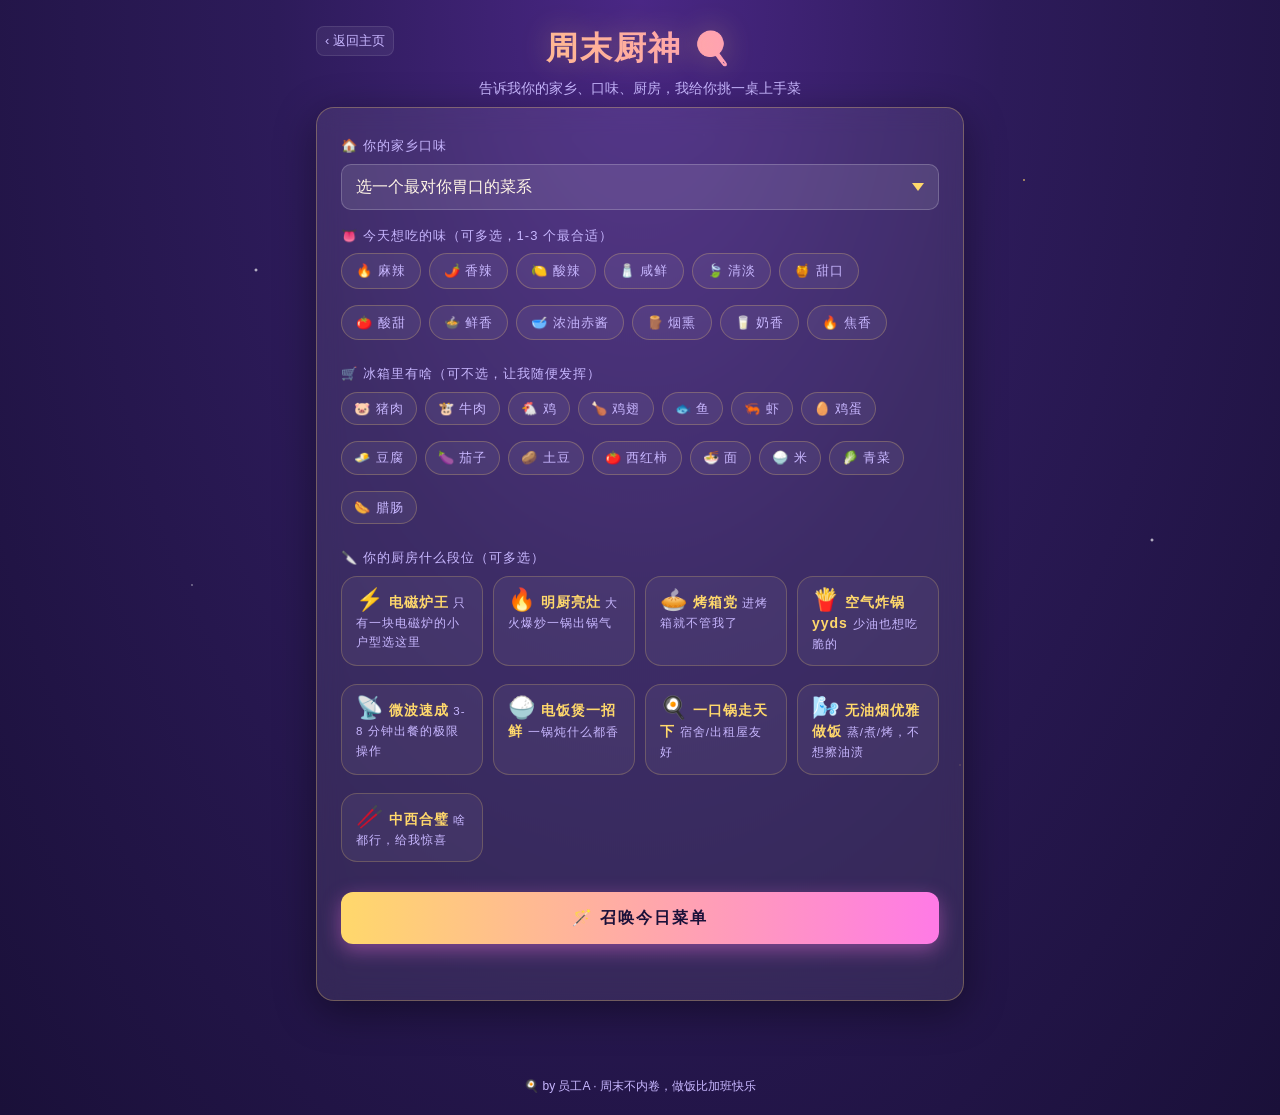
==== chef.html @ 704fce2c "chore(home): 入口卡标题 周末活动占卜屋 → 活动占卜" ====
<!DOCTYPE html>
<html lang="zh-CN">
<head>
<meta charset="UTF-8" />
<meta name="viewport" content="width=device-width, initial-scale=1.0, maximum-scale=1.0, viewport-fit=cover" />
<meta name="apple-mobile-web-app-capable" content="yes" />
<meta name="apple-mobile-web-app-status-bar-style" content="black-translucent" />
<meta name="theme-color" content="#1a1039" />
<title>周末厨神 🍳 · 周末好玩屋</title>
<link rel="stylesheet" href="./style.css" />
</head>
<body>
  <div class="stars"></div>

  <main class="app">
    <header class="hero">
      <h1 class="title">周末厨神 🍳</h1>
      <p class="subtitle">告诉我你的家乡、口味、厨房，我给你挑一桌上手菜</p>
      <a href="./index.html" class="back-link" aria-label="返回主页">‹ 返回主页</a>
    </header>

    <!-- 输入卡 -->
    <section class="card input-card" id="chefInputCard">
      <!-- 家乡 -->
      <div class="field">
        <label for="chefRegion">🏠 你的家乡口味</label>
        <select id="chefRegion">
          <option value="">选一个最对你胃口的菜系</option>
        </select>
      </div>

      <!-- 口味 -->
      <div class="field">
        <label>👅 今天想吃的味（可多选，1-3 个最合适）</label>
        <div class="chef-chip-row" id="chefFlavorRow"></div>
      </div>

      <!-- 食材 -->
      <div class="field">
        <label>🛒 冰箱里有啥（可不选，让我随便发挥）</label>
        <div class="chef-chip-row" id="chefIngredientRow"></div>
      </div>

      <!-- 餐厨条件 -->
      <div class="field">
        <label>🔪 你的厨房什么段位（可多选）</label>
        <div class="chef-kitchen-row" id="chefKitchenRow"></div>
      </div>

      <button id="chefSummonBtn" class="summon-btn">
        <span>🪄 召唤今日菜单</span>
      </button>
      <p id="chefErrorTip" class="error-tip"></p>
    </section>

    <!-- 结果 -->
    <section class="chef-result hidden" id="chefResult">
      <div class="chef-result-header">
        <h2>为你挑了 <span id="chefResultCount">3</span> 道好菜 🍽️</h2>
        <p class="chef-result-sub" id="chefResultSub"></p>
      </div>
      <div class="chef-recipe-list" id="chefRecipeList"></div>
      <div class="actions">
        <button id="chefAgainBtn" class="secondary-btn">换一桌 🔄</button>
        <button id="chefResetBtn" class="ghost-btn">重新填</button>
      </div>
    </section>
  </main>

  <footer class="footer">
    <span>🍳 by 员工A · 周末不内卷，做饭比加班快乐</span>
  </footer>

  <script src="./chef-recipes.js"></script>
  <script src="./chef-recipes-extra.js"></script>
  <script src="./chef-recipes-extra2.js"></script>
  <script src="./chef.js"></script>
</body>
</html>
---- style.css ----
/* ============ 基础 ============ */
* { box-sizing: border-box; margin: 0; padding: 0; -webkit-tap-highlight-color: transparent; }

:root {
  --bg-1: #1a1039;
  --bg-2: #2d1b5a;
  --bg-3: #4a2785;
  --accent: #ffd86b;
  --accent-2: #ff7ae6;
  --text: #fff5e6;
  --text-dim: #c8b7ff;
  --card-bg: rgba(255, 255, 255, 0.08);
  --card-border: rgba(255, 216, 107, 0.3);
  --shadow: 0 10px 40px rgba(0, 0, 0, 0.4);
  --safe-top: env(safe-area-inset-top, 0px);
  --safe-bottom: env(safe-area-inset-bottom, 0px);
}

html, body {
  -webkit-text-size-adjust: 100%;
  touch-action: manipulation;
}

body {
  font-family: -apple-system, BlinkMacSystemFont, "PingFang SC", "Microsoft YaHei", sans-serif;
  min-height: 100vh;
  min-height: 100dvh;
  background: radial-gradient(ellipse at top, var(--bg-3) 0%, var(--bg-2) 40%, var(--bg-1) 100%);
  color: var(--text);
  overflow-x: hidden;
  position: relative;
  font-size: 15px;
  line-height: 1.5;
}

/* 禁止双击缩放但保留按钮响应 */
button, input, select, label { touch-action: manipulation; }

/* ============ 背景星空 ============ */
.stars {
  position: fixed;
  inset: 0;
  background-image:
    radial-gradient(2px 2px at 20% 30%, #fff, transparent),
    radial-gradient(1px 1px at 60% 70%, #fff, transparent),
    radial-gradient(1.5px 1.5px at 80% 20%, #ffd86b, transparent),
    radial-gradient(1px 1px at 40% 90%, #ff7ae6, transparent),
    radial-gradient(2px 2px at 90% 60%, #fff, transparent),
    radial-gradient(1px 1px at 15% 65%, #fff, transparent),
    radial-gradient(1.5px 1.5px at 55% 15%, #fff, transparent),
    radial-gradient(1px 1px at 75% 85%, #ffd86b, transparent);
  background-size: 100% 100%;
  pointer-events: none;
  z-index: 0;
  animation: twinkle 4s ease-in-out infinite;
}
@keyframes twinkle {
  0%, 100% { opacity: 0.7; }
  50% { opacity: 1; }
}

/* ============ 布局 ============ */
.app {
  position: relative;
  z-index: 1;
  max-width: 680px;
  margin: 0 auto;
  padding: calc(24px + var(--safe-top)) 16px calc(40px + var(--safe-bottom));
}

.hero {
  text-align: center;
  margin-bottom: 8px;
  position: relative;
}

/* 音效开关：浮在 hero 右上角，小巧不抢视觉 */
.sound-toggle {
  position: absolute;
  top: 0;
  right: 4px;
  width: 36px;
  height: 36px;
  border-radius: 50%;
  border: 1px solid rgba(139, 92, 246, 0.35);
  background: rgba(26, 22, 46, 0.6);
  backdrop-filter: blur(6px);
  -webkit-backdrop-filter: blur(6px);
  color: #fff;
  font-size: 16px;
  line-height: 1;
  cursor: pointer;
  transition: transform 0.15s ease, background 0.2s ease, border-color 0.2s ease;
  display: inline-flex;
  align-items: center;
  justify-content: center;
  padding: 0;
}
.sound-toggle:hover {
  background: rgba(139, 92, 246, 0.25);
  border-color: rgba(139, 92, 246, 0.7);
  transform: scale(1.08);
}
.sound-toggle.muted {
  opacity: 0.55;
  filter: grayscale(0.6);
}

.title {
  font-size: clamp(22px, 7vw, 32px);
  font-weight: 900;
  letter-spacing: 2px;
  background: linear-gradient(90deg, var(--accent), var(--accent-2));
  -webkit-background-clip: text;
  background-clip: text;
  color: transparent;
  text-shadow: 0 0 30px rgba(255, 216, 107, 0.3);
}

.subtitle {
  color: var(--text-dim);
  font-size: clamp(12px, 3.3vw, 14px);
  margin-top: 6px;
  padding: 0 12px;
}

/* ============ 像素魔法小人 ============ */
.wizard-stage {
  position: relative;
  height: clamp(160px, 40vw, 220px);
  display: flex;
  justify-content: center;
  align-items: flex-end;
  margin: 16px 0 20px;
}

.wizard {
  position: relative;
  width: 80px;
  height: 180px;
  image-rendering: pixelated;
  transform-origin: bottom center;
  transition: transform 0.3s;
  /* 小屏按 80% 缩，保持像素感 */
  transform: scale(var(--wizard-scale, 1));
}

.wizard.idle { animation: float 3s ease-in-out infinite; }
.wizard.casting { animation: cast-shake 0.4s ease-in-out infinite; }

@keyframes float {
  0%, 100% { transform: translateY(0) scale(var(--wizard-scale, 1)); }
  50% { transform: translateY(-6px) scale(var(--wizard-scale, 1)); }
}
@keyframes cast-shake {
  0%, 100% { transform: translateY(-4px) rotate(-2deg) scale(var(--wizard-scale, 1)); }
  50% { transform: translateY(-8px) rotate(2deg) scale(var(--wizard-scale, 1)); }
}

/* 帽子 */
.hat {
  position: absolute;
  top: 0;
  left: 50%;
  transform: translateX(-50%);
  width: 0;
  height: 0;
  border-left: 26px solid transparent;
  border-right: 26px solid transparent;
  border-bottom: 44px solid #4a2785;
  filter: drop-shadow(0 2px 0 #2d1b5a);
}
.hat::before {
  content: '';
  position: absolute;
  left: -32px;
  top: 40px;
  width: 64px;
  height: 8px;
  background: #3d1f6d;
  border-radius: 2px;
}
.hat-star {
  position: absolute;
  left: 50%;
  top: 18px;
  transform: translateX(-50%);
  color: var(--accent);
  font-size: 14px;
  animation: star-spin 2s linear infinite;
  text-shadow: 0 0 8px var(--accent);
}
@keyframes star-spin {
  0%, 100% { transform: translateX(-50%) scale(1); opacity: 1; }
  50% { transform: translateX(-50%) scale(1.3); opacity: 0.7; }
}

/* 头 */
.head {
  position: absolute;
  top: 48px;
  left: 50%;
  transform: translateX(-50%);
  width: 40px;
  height: 36px;
  background: #ffd1a3;
  border-radius: 6px;
  box-shadow: inset -3px -3px 0 #e6a877;
}
.eye {
  position: absolute;
  top: 12px;
  width: 5px;
  height: 5px;
  background: #1a1039;
  border-radius: 1px;
}
.eye.left { left: 9px; }
.eye.right { right: 9px; }
.mouth {
  position: absolute;
  bottom: 8px;
  left: 50%;
  transform: translateX(-50%);
  width: 10px;
  height: 3px;
  background: #8b3a3a;
  border-radius: 2px;
}

/* 身体 */
.body-wrap {
  position: absolute;
  top: 88px;
  left: 50%;
  transform: translateX(-50%);
  width: 56px;
  height: 60px;
}
.body {
  position: absolute;
  left: 50%;
  transform: translateX(-50%);
  top: 0;
  width: 44px;
  height: 56px;
  background: linear-gradient(180deg, #6b3eb8 0%, #4a2785 100%);
  border-radius: 4px 4px 8px 8px;
  box-shadow: inset -4px 0 0 rgba(0,0,0,0.15);
}
.body::after {
  content: '★';
  position: absolute;
  top: 18px;
  left: 50%;
  transform: translateX(-50%);
  color: var(--accent);
  font-size: 12px;
}
.arm {
  position: absolute;
  top: 8px;
  width: 10px;
  height: 30px;
  background: #6b3eb8;
  border-radius: 2px;
}
.arm.left { left: -2px; }
.arm.right {
  right: -2px;
  transform-origin: top center;
  transform: rotate(-20deg);
  transition: transform 0.3s;
}
.wizard.casting .arm.right {
  animation: wand-wave 0.6s ease-in-out infinite;
}
@keyframes wand-wave {
  0%, 100% { transform: rotate(-40deg); }
  50% { transform: rotate(-80deg); }
}

/* 魔法棒 */
.wand {
  position: absolute;
  top: 22px;
  left: -4px;
  width: 4px;
  height: 30px;
  background: #8b5a2b;
  transform: rotate(30deg);
  transform-origin: top center;
}
.wand-tip {
  position: absolute;
  top: -6px;
  left: -4px;
  width: 12px;
  height: 12px;
  background: var(--accent);
  border-radius: 50%;
  box-shadow: 0 0 12px var(--accent), 0 0 24px var(--accent);
  animation: tip-glow 1s ease-in-out infinite;
}
@keyframes tip-glow {
  0%, 100% { transform: scale(1); box-shadow: 0 0 12px var(--accent); }
  50% { transform: scale(1.3); box-shadow: 0 0 24px var(--accent), 0 0 40px var(--accent-2); }
}

/* 腿 */
.legs {
  position: absolute;
  bottom: 0;
  left: 50%;
  transform: translateX(-50%);
  width: 32px;
  height: 18px;
  display: flex;
  justify-content: space-between;
}
.leg {
  width: 12px;
  height: 18px;
  background: #2d1b5a;
  border-radius: 2px;
}

/* 粒子 */
.sparkles {
  position: absolute;
  inset: 0;
  pointer-events: none;
}
.sparkle {
  position: absolute;
  width: 6px;
  height: 6px;
  background: var(--accent);
  border-radius: 50%;
  box-shadow: 0 0 10px var(--accent);
  animation: sparkle-rise 1.2s ease-out forwards;
}
@keyframes sparkle-rise {
  0% { transform: translate(0, 0) scale(0); opacity: 1; }
  50% { opacity: 1; }
  100% { transform: translate(var(--dx, 0), var(--dy, -80px)) scale(1.2); opacity: 0; }
}

/* ============ 卡片 ============ */
.card {
  background: var(--card-bg);
  backdrop-filter: blur(12px);
  -webkit-backdrop-filter: blur(12px);
  border: 1px solid var(--card-border);
  border-radius: 18px;
  padding: clamp(20px, 5vw, 28px) clamp(16px, 4.5vw, 24px);
  box-shadow: var(--shadow);
  margin-bottom: 16px;
  animation: slide-up 0.5s ease-out;
}
@keyframes slide-up {
  from { opacity: 0; transform: translateY(20px); }
  to { opacity: 1; transform: translateY(0); }
}

.hidden { display: none !important; }

.field {
  margin-bottom: 16px;
}
.field label {
  display: block;
  font-size: 13px;
  color: var(--text-dim);
  margin-bottom: 8px;
  letter-spacing: 1px;
}

/* 统一触控友好的输入框高度（≥44px） */
.field input, .field select {
  width: 100%;
  min-height: 46px;
  background: rgba(255, 255, 255, 0.1);
  border: 1px solid rgba(255, 255, 255, 0.2);
  border-radius: 10px;
  padding: 10px 14px;
  font-size: 16px; /* iOS 16px 以下会自动放大，强制 16 防止放大 */
  color: var(--text);
  outline: none;
  transition: all 0.2s;
  font-family: inherit;
  appearance: none;
  -webkit-appearance: none;
}
.field input:focus, .field select:focus {
  border-color: var(--accent);
  box-shadow: 0 0 0 3px rgba(255, 216, 107, 0.2);
}

/* select 箭头 */
.field select {
  background-image: url("data:image/svg+xml;utf8,<svg xmlns='http://www.w3.org/2000/svg' width='12' height='8' viewBox='0 0 12 8'><path fill='%23ffd86b' d='M6 8L0 0h12z'/></svg>");
  background-repeat: no-repeat;
  background-position: right 14px center;
  padding-right: 36px;
}
.field select option {
  background: var(--bg-2);
  color: var(--text);
}

.number-row {
  display: grid;
  grid-template-columns: repeat(3, 1fr);
  gap: 8px;
}
.number-row input {
  text-align: center;
  padding-left: 8px;
  padding-right: 8px;
}

/* 性别选择器 */
.gender-row {
  display: grid;
  grid-template-columns: repeat(3, 1fr);
  gap: 8px;
}
.gender-chip {
  position: relative;
  display: flex;
  align-items: center;
  justify-content: center;
  min-height: 46px;
  padding: 10px 6px;
  background: rgba(255, 255, 255, 0.06);
  border: 1px solid rgba(255, 255, 255, 0.15);
  border-radius: 10px;
  cursor: pointer;
  transition: all 0.2s;
  font-size: 13px;
  color: var(--text-dim);
  user-select: none;
  text-align: center;
  line-height: 1.3;
}
.gender-chip input[type="radio"] {
  position: absolute;
  opacity: 0;
  pointer-events: none;
}
.gender-chip:hover {
  background: rgba(255, 255, 255, 0.1);
  color: var(--text);
}
.gender-chip:has(input:checked) {
  background: linear-gradient(135deg, rgba(255, 216, 107, 0.25), rgba(255, 122, 230, 0.25));
  border-color: var(--accent);
  color: var(--accent);
  font-weight: 600;
  box-shadow: 0 0 0 2px rgba(255, 216, 107, 0.2);
}

.summon-btn {
  width: 100%;
  min-height: 52px;
  padding: 14px;
  background: linear-gradient(90deg, var(--accent), var(--accent-2));
  color: #1a1039;
  border: none;
  border-radius: 12px;
  font-size: 16px;
  font-weight: 700;
  letter-spacing: 2px;
  cursor: pointer;
  transition: all 0.2s;
  box-shadow: 0 6px 20px rgba(255, 122, 230, 0.4);
  margin-top: 6px;
  -webkit-appearance: none;
}
.summon-btn:hover {
  transform: translateY(-2px);
  box-shadow: 0 10px 28px rgba(255, 122, 230, 0.6);
}
.summon-btn:active { transform: translateY(0); }
.summon-btn:disabled {
  opacity: 0.6;
  cursor: not-allowed;
  transform: none;
}

.error-tip {
  color: #ff8b8b;
  font-size: 13px;
  margin-top: 10px;
  text-align: center;
  min-height: 18px;
}

/* 输入校验失败：红框 + 轻微抖动，方便用户一眼发现是哪一项要改 */
.field input.invalid,
.number-row input.invalid {
  border-color: #ff6b6b !important;
  box-shadow: 0 0 0 2px rgba(255, 107, 107, 0.25);
  animation: shake-invalid 0.36s cubic-bezier(.36,.07,.19,.97) both;
}
@keyframes shake-invalid {
  10%, 90% { transform: translateX(-1px); }
  20%, 80% { transform: translateX(2px); }
  30%, 50%, 70% { transform: translateX(-3px); }
  40%, 60% { transform: translateX(3px); }
}

/* ============ 结果卡 ============ */
.result-header {
  display: flex;
  align-items: center;
  gap: 10px;
  margin-bottom: 12px;
  flex-wrap: wrap;
}

/* 周末日期徽标 */
.weekend-badge {
  display: inline-flex;
  align-items: center;
  gap: 6px;
  padding: 6px 12px;
  margin-bottom: 10px;
  font-size: 12px;
  font-weight: 600;
  color: #fff5c2;
  background: linear-gradient(135deg, rgba(255, 216, 107, 0.22), rgba(139, 92, 246, 0.28));
  border: 1px solid rgba(255, 216, 107, 0.45);
  border-radius: 999px;
  box-shadow: 0 0 16px rgba(255, 216, 107, 0.18);
  letter-spacing: 0.3px;
  animation: weekendBadgeIn 0.5s ease-out;
}
.weekend-badge .wb-icon {
  font-size: 14px;
  filter: drop-shadow(0 0 4px rgba(255, 216, 107, 0.6));
}
.weekend-badge .wb-text {
  white-space: nowrap;
}
@keyframes weekendBadgeIn {
  from { opacity: 0; transform: translateY(-6px) scale(0.9); }
  to   { opacity: 1; transform: translateY(0) scale(1); }
}
@media (max-width: 380px) {
  .weekend-badge { font-size: 11px; padding: 5px 10px; }
}
.result-tag {
  background: linear-gradient(90deg, var(--accent-2), var(--accent));
  color: #1a1039;
  font-size: 12px;
  font-weight: 700;
  padding: 4px 12px;
  border-radius: 12px;
  flex-shrink: 0;
}
#resultTitle {
  font-size: clamp(18px, 5.5vw, 22px);
  font-weight: 800;
  line-height: 1.3;
}
.result-desc {
  color: var(--text-dim);
  font-size: clamp(13px, 4vw, 15px);
  line-height: 1.7;
  margin-bottom: 18px;
}
.result-meta {
  display: grid;
  grid-template-columns: repeat(2, 1fr);
  gap: 8px;
  margin-bottom: 18px;
}
.meta-item {
  background: rgba(255, 255, 255, 0.06);
  padding: 10px 12px;
  border-radius: 10px;
  display: flex;
  justify-content: space-between;
  align-items: center;
  gap: 6px;
  min-width: 0;
}
.meta-label {
  color: var(--text-dim);
  font-size: 12px;
  flex-shrink: 0;
}
.meta-value {
  color: var(--accent);
  font-size: 13px;
  font-weight: 600;
  text-align: right;
  overflow: hidden;
  text-overflow: ellipsis;
  white-space: nowrap;
}

.reason-box {
  background: rgba(255, 216, 107, 0.08);
  border-left: 3px solid var(--accent);
  padding: 14px 16px;
  border-radius: 8px;
  margin-bottom: 18px;
}
.reason-title {
  font-size: 13px;
  color: var(--accent);
  margin-bottom: 6px;
  font-weight: 600;
}
.reason-quote {
  position: relative;
  margin: 6px 0 10px;
  padding: 10px 14px 10px 22px;
  font-size: 14px;
  line-height: 1.65;
  font-style: italic;
  color: #ffe9a8;
  background: linear-gradient(135deg, rgba(255, 216, 107, 0.12), rgba(255, 122, 230, 0.08));
  border-radius: 8px;
  border: 1px dashed rgba(255, 216, 107, 0.35);
}
.reason-quote::before {
  content: "❝";
  position: absolute;
  left: 4px;
  top: 2px;
  font-size: 22px;
  color: var(--accent);
  font-style: normal;
  line-height: 1;
  opacity: 0.85;
}
.reason-quote .quote-source {
  display: block;
  margin-top: 4px;
  font-size: 11px;
  font-style: normal;
  color: #c8b7ff;
  text-align: right;
  opacity: 0.85;
}
.reason-box p {
  font-size: 14px;
  line-height: 1.7;
  color: var(--text);
}

.actions {
  display: flex;
  gap: 10px;
}
.secondary-btn, .ghost-btn {
  flex: 1;
  min-height: 46px;
  padding: 12px;
  border-radius: 10px;
  font-size: 14px;
  font-weight: 600;
  cursor: pointer;
  transition: all 0.2s;
  font-family: inherit;
  -webkit-appearance: none;
}
.secondary-btn {
  background: rgba(255, 216, 107, 0.15);
  border: 1px solid var(--accent);
  color: var(--accent);
}
.secondary-btn:hover { background: rgba(255, 216, 107, 0.25); }
.ghost-btn {
  background: transparent;
  border: 1px solid rgba(255, 255, 255, 0.2);
  color: var(--text-dim);
}
.ghost-btn:hover { background: rgba(255, 255, 255, 0.06); }

/* ============ 库 ============ */
.library-entry { text-align: center; margin-top: 16px; }
.link-btn {
  background: transparent;
  color: var(--text-dim);
  border: 1px dashed rgba(255, 255, 255, 0.25);
  padding: 10px 20px;
  border-radius: 20px;
  cursor: pointer;
  font-size: 13px;
  transition: all 0.2s;
  font-family: inherit;
  -webkit-appearance: none;
}
.link-btn:hover {
  color: var(--accent);
  border-color: var(--accent);
}

.modal {
  position: fixed;
  inset: 0;
  background: rgba(10, 6, 30, 0.9);
  backdrop-filter: blur(8px);
  -webkit-backdrop-filter: blur(8px);
  z-index: 100;
  display: flex;
  justify-content: center;
  align-items: center;
  padding: 12px;
  padding-top: calc(12px + var(--safe-top));
  padding-bottom: calc(12px + var(--safe-bottom));
  animation: fade-in 0.3s;
}
@keyframes fade-in {
  from { opacity: 0; }
  to { opacity: 1; }
}

.modal-content {
  background: linear-gradient(180deg, var(--bg-2), var(--bg-1));
  border: 1px solid var(--card-border);
  border-radius: 18px;
  width: 100%;
  max-width: 800px;
  max-height: 100%;
  overflow: hidden;
  display: flex;
  flex-direction: column;
}
.modal-header {
  padding: 16px 20px;
  padding-top: max(16px, calc(env(safe-area-inset-top) + 8px));
  display: flex;
  justify-content: space-between;
  align-items: center;
  border-bottom: 1px solid rgba(255, 255, 255, 0.1);
  position: sticky;
  top: 0;
  background: linear-gradient(180deg, var(--bg-2), rgba(30, 18, 70, 0.95));
  z-index: 2;
  backdrop-filter: blur(6px);
  -webkit-backdrop-filter: blur(6px);
}
.modal-header h3 { font-size: 18px; margin: 0; }
.close-btn {
  background: transparent;
  border: none;
  color: var(--text);
  font-size: 28px;
  cursor: pointer;
  line-height: 1;
  width: 40px;
  height: 40px;
  display: flex;
  align-items: center;
  justify-content: center;
  -webkit-appearance: none;
}

.filter-row {
  padding: 12px 16px;
  display: flex;
  flex-wrap: nowrap;
  overflow-x: auto;
  gap: 8px;
  border-bottom: 1px solid rgba(255, 255, 255, 0.08);
  scrollbar-width: none;
  -webkit-overflow-scrolling: touch;
}
.filter-row::-webkit-scrollbar { display: none; }
.filter-chip {
  background: rgba(255, 255, 255, 0.08);
  color: var(--text-dim);
  border: 1px solid rgba(255, 255, 255, 0.1);
  padding: 7px 14px;
  border-radius: 14px;
  font-size: 12px;
  cursor: pointer;
  transition: all 0.2s;
  flex-shrink: 0;
  white-space: nowrap;
}
.filter-chip.active {
  background: var(--accent);
  color: #1a1039;
  border-color: var(--accent);
  font-weight: 600;
}

.library-grid {
  padding: 16px;
  display: grid;
  grid-template-columns: repeat(auto-fill, minmax(min(260px, 100%), 1fr));
  gap: 10px;
  overflow-y: auto;
  flex: 1;
  -webkit-overflow-scrolling: touch;
}
.lib-item {
  background: rgba(255, 255, 255, 0.06);
  border: 1px solid rgba(255, 255, 255, 0.08);
  border-radius: 12px;
  padding: 14px;
  transition: all 0.2s;
}
.lib-item:hover {
  background: rgba(255, 216, 107, 0.08);
  border-color: var(--accent);
  transform: translateY(-2px);
}
.lib-item-tag {
  display: inline-block;
  background: rgba(255, 122, 230, 0.2);
  color: var(--accent-2);
  font-size: 11px;
  padding: 2px 8px;
  border-radius: 8px;
  margin-bottom: 8px;
}
.lib-item-title { font-size: 15px; font-weight: 700; margin-bottom: 6px; }
.lib-item-desc { font-size: 12px; color: var(--text-dim); line-height: 1.5; }

/* ============ 底部 ============ */
.footer {
  text-align: center;
  padding: 20px 16px calc(20px + var(--safe-bottom));
  color: var(--text-dim);
  font-size: 12px;
  position: relative;
  z-index: 1;
}

/* ============ 响应式断点 ============ */
/* 中小屏（手机） */
@media (max-width: 520px) {
  :root { --wizard-scale: 0.85; }
  .wizard-stage { height: 170px; margin: 12px 0 14px; }
  .result-meta { grid-template-columns: 1fr; }
  .number-row input { font-size: 16px; }
  .hero { margin-bottom: 4px; }
  .subtitle { font-size: 12px; }

  /* 手机上活动库弹层铺满屏，并彻底避让刘海 */
  .modal {
    padding: 0;
    align-items: stretch;
  }
  .modal-content {
    max-width: 100%;
    max-height: 100%;
    height: 100%;
    border-radius: 0;
    border: none;
  }
  .modal-header {
    padding: 14px 16px;
    padding-top: max(14px, calc(env(safe-area-inset-top) + 10px));
  }
  .modal-header h3 { font-size: 17px; }
  .library-grid {
    padding-bottom: calc(16px + env(safe-area-inset-bottom));
  }
}

/* 极小屏（iPhone SE 一代级别） */
@media (max-width: 360px) {
  .app { padding-left: 12px; padding-right: 12px; }
  .title { letter-spacing: 1px; }
  .gender-chip { font-size: 12px; padding: 10px 4px; }
  .number-row { gap: 6px; }
}

/* 横屏手机（避免像素小人挤占过多高度） */
@media (max-height: 560px) and (orientation: landscape) {
  :root { --wizard-scale: 0.7; }
  .wizard-stage { height: 130px; margin: 8px 0; }
}

/* ============ 施法中全屏覆盖层 ============ */
.casting-overlay {
  position: fixed;
  inset: 0;
  z-index: 9999;
  display: flex;
  align-items: center;
  justify-content: center;
  background: radial-gradient(
    ellipse at center,
    rgba(50, 20, 90, 0.92) 0%,
    rgba(15, 5, 35, 0.96) 60%,
    rgba(10, 2, 25, 0.98) 100%
  );
  backdrop-filter: blur(8px);
  -webkit-backdrop-filter: blur(8px);
  animation: overlayFadeIn 0.35s ease;
  padding: env(safe-area-inset-top) env(safe-area-inset-right) env(safe-area-inset-bottom) env(safe-area-inset-left);
}
@keyframes overlayFadeIn {
  from { opacity: 0; }
  to { opacity: 1; }
}

.casting-stage {
  position: relative;
  width: min(360px, 90vw);
  height: min(360px, 70vh);
  display: flex;
  align-items: center;
  justify-content: center;
}

/* 覆盖层里的大号小人 */
.casting-wizard {
  position: relative;
  width: 200px;
  height: 240px;
  transform: scale(1.35);
  transform-origin: center;
  animation: castingFloat 1.2s ease-in-out infinite alternate,
             castingZoomIn 0.5s cubic-bezier(0.34, 1.56, 0.64, 1);
}
@keyframes castingFloat {
  from { transform: scale(1.35) translateY(-4px) rotate(-2deg); }
  to   { transform: scale(1.35) translateY(4px)  rotate(2deg); }
}
@keyframes castingZoomIn {
  from { transform: scale(0.3); opacity: 0; }
  to   { transform: scale(1.35); opacity: 1; }
}

/* 小人各部件样式——与 .wizard 同款 */
.casting-wizard .hat {
  position: absolute;
  top: 0;
  left: 50%;
  transform: translateX(-50%);
  width: 80px;
  height: 60px;
  background: linear-gradient(180deg, #8b5cf6 0%, #6d28d9 100%);
  clip-path: polygon(50% 0%, 100% 100%, 0% 100%);
  z-index: 3;
}
.casting-wizard .hat::after {
  content: "";
  position: absolute;
  bottom: -4px;
  left: -6px;
  right: -6px;
  height: 8px;
  background: #ffd86b;
  border-radius: 2px;
  z-index: 4;
}
.casting-wizard .hat-star {
  position: absolute;
  top: 16px;
  left: 50%;
  transform: translateX(-50%);
  color: #ffd86b;
  font-size: 12px;
  z-index: 5;
  text-shadow: 0 0 6px #ffd86b;
}
.casting-wizard .head {
  position: absolute;
  top: 52px;
  left: 50%;
  transform: translateX(-50%);
  width: 60px;
  height: 56px;
  background: #fde9cf;
  border-radius: 16px;
  z-index: 2;
  box-shadow: inset -6px -4px 0 rgba(0, 0, 0, 0.08);
}
.casting-wizard .eye {
  position: absolute;
  top: 18px;
  width: 6px;
  height: 8px;
  background: #1a1039;
  border-radius: 2px;
}
.casting-wizard .eye.left { left: 14px; }
.casting-wizard .eye.right { right: 14px; }
.casting-wizard .mouth {
  position: absolute;
  bottom: 12px;
  left: 50%;
  transform: translateX(-50%);
  width: 14px;
  height: 4px;
  background: #1a1039;
  border-radius: 0 0 8px 8px;
}
.casting-wizard .body-wrap {
  position: absolute;
  top: 100px;
  left: 50%;
  transform: translateX(-50%);
  width: 100px;
  height: 90px;
  z-index: 1;
}
.casting-wizard .body {
  position: absolute;
  top: 0;
  left: 50%;
  transform: translateX(-50%);
  width: 80px;
  height: 90px;
  background: linear-gradient(180deg, #8b5cf6 0%, #6d28d9 100%);
  clip-path: polygon(20% 0%, 80% 0%, 100% 100%, 0% 100%);
}
.casting-wizard .arm {
  position: absolute;
  top: 20px;
  width: 14px;
  height: 50px;
  background: #6d28d9;
  border-radius: 6px;
}
.casting-wizard .arm.left { left: 2px; transform: rotate(-15deg); }
.casting-wizard .arm.right {
  right: 2px;
  transform-origin: top center;
  animation: castingWandShake 0.4s ease-in-out infinite alternate;
}
@keyframes castingWandShake {
  from { transform: rotate(25deg); }
  to   { transform: rotate(55deg); }
}
.casting-wizard .wand {
  position: absolute;
  top: 42px;
  left: -6px;
  width: 8px;
  height: 44px;
  background: linear-gradient(180deg, #8b5a3c 0%, #6b3e20 100%);
  border-radius: 3px;
  transform: rotate(-20deg);
  transform-origin: top center;
}
.casting-wizard .wand-tip {
  position: absolute;
  top: -10px;
  left: 50%;
  transform: translateX(-50%);
  width: 16px;
  height: 16px;
  background: radial-gradient(circle, #ffd86b 0%, #ff7ae6 70%, transparent 100%);
  border-radius: 50%;
  box-shadow: 0 0 20px #ffd86b, 0 0 40px #ff7ae6;
  animation: wandTipPulse 0.5s ease-in-out infinite alternate;
}
@keyframes wandTipPulse {
  from { transform: translateX(-50%) scale(0.85); opacity: 0.8; }
  to   { transform: translateX(-50%) scale(1.3);  opacity: 1; }
}
.casting-wizard .legs {
  position: absolute;
  top: 186px;
  left: 50%;
  transform: translateX(-50%);
  width: 60px;
  height: 30px;
}
.casting-wizard .leg {
  position: absolute;
  top: 0;
  width: 16px;
  height: 28px;
  background: #4c1d95;
  border-radius: 4px;
}
.casting-wizard .leg.left { left: 4px; }
.casting-wizard .leg.right { right: 4px; }

/* 粒子容器 */
.casting-sparkles {
  position: absolute;
  inset: 0;
  pointer-events: none;
  overflow: visible;
}
.casting-sparkles .sparkle {
  position: absolute;
  width: 8px;
  height: 8px;
  border-radius: 50%;
  box-shadow: 0 0 10px currentColor;
  animation: castingSparkleFly 1.2s ease-out forwards;
}
@keyframes castingSparkleFly {
  0%   { transform: translate(0, 0) scale(0.5); opacity: 1; }
  100% { transform: translate(var(--dx), var(--dy)) scale(0); opacity: 0; }
}

/* 施法文案 */
.casting-text {
  position: absolute;
  bottom: -40px;
  left: 50%;
  transform: translateX(-50%);
  display: flex;
  align-items: center;
  gap: 8px;
  color: #ffd86b;
  font-size: 15px;
  font-weight: 600;
  white-space: nowrap;
  text-shadow: 0 0 12px rgba(255, 216, 107, 0.5);
  letter-spacing: 1px;
}
.casting-text .dot {
  font-size: 18px;
  animation: castingTextSpin 1.6s linear infinite;
}
@keyframes castingTextSpin {
  from { transform: rotate(0deg); }
  to   { transform: rotate(360deg); }
}
.casting-text .dots {
  display: inline-flex;
  gap: 3px;
}
.casting-text .dots i {
  display: inline-block;
  width: 5px;
  height: 5px;
  border-radius: 50%;
  background: #ffd86b;
  animation: castingDotBlink 1.2s ease-in-out infinite;
}
.casting-text .dots i:nth-child(2) { animation-delay: 0.2s; }
.casting-text .dots i:nth-child(3) { animation-delay: 0.4s; }
@keyframes castingDotBlink {
  0%, 80%, 100% { opacity: 0.2; transform: scale(0.8); }
  40%           { opacity: 1;   transform: scale(1.3); }
}

/* 窄屏手机：把小人再缩小一点，不要撑爆屏 */
@media (max-width: 480px) {
  .casting-wizard {
    animation:
      castingFloatMobile 1.2s ease-in-out infinite alternate,
      castingZoomInMobile 0.5s cubic-bezier(0.34, 1.56, 0.64, 1);
    transform: scale(1.05);
  }
  @keyframes castingFloatMobile {
    from { transform: scale(1.05) translateY(-3px) rotate(-2deg); }
    to   { transform: scale(1.05) translateY(3px)  rotate(2deg); }
  }
  @keyframes castingZoomInMobile {
    from { transform: scale(0.3); opacity: 0; }
    to   { transform: scale(1.05); opacity: 1; }
  }
  .casting-text { font-size: 14px; bottom: -32px; }
}

/* ================================================== */
/* =============== 溜娃神器 kids 模块 =============== */
/* ================================================== */

/* 主页「溜娃神器」入口 */
.kids-entry {
  margin-top: 16px;
}
.kids-entry-card {
  display: flex;
  align-items: center;
  gap: 14px;
  padding: 16px 18px;
  background: linear-gradient(135deg, rgba(255, 122, 230, 0.18), rgba(255, 216, 107, 0.12));
  border: 1px solid rgba(255, 216, 107, 0.35);
  border-radius: 18px;
  box-shadow: 0 6px 20px rgba(255, 122, 230, 0.18);
  text-decoration: none;
  color: var(--text);
  transition: transform 0.2s ease, box-shadow 0.2s ease;
}
.kids-entry-card:active {
  transform: scale(0.98);
  box-shadow: 0 3px 12px rgba(255, 122, 230, 0.2);
}
.kids-entry-emoji {
  font-size: 34px;
  filter: drop-shadow(0 2px 6px rgba(255, 216, 107, 0.5));
}
.kids-entry-text {
  flex: 1;
  min-width: 0;
}
.kids-entry-title {
  font-size: 17px;
  font-weight: 700;
  color: var(--accent);
  margin-bottom: 4px;
}
.kids-entry-sub {
  font-size: 12.5px;
  color: var(--text-dim);
  line-height: 1.4;
}
.kids-entry-arrow {
  font-size: 28px;
  color: var(--accent);
  opacity: 0.8;
  font-weight: 300;
}

/* 返回占卜屋 */
.back-link {
  position: absolute;
  top: 2px;
  left: 0;
  color: var(--text-dim);
  font-size: 13px;
  text-decoration: none;
  padding: 4px 8px;
  border-radius: 8px;
  background: rgba(255, 255, 255, 0.06);
  border: 1px solid rgba(255, 255, 255, 0.1);
}
.back-link:active { background: rgba(255, 255, 255, 0.12); }

/* 出行方式 / 年龄标签等 chip */
.trip-row {
  display: grid;
  grid-template-columns: repeat(3, 1fr);
  gap: 8px;
}
.trip-chip {
  position: relative;
  display: flex;
  align-items: center;
  justify-content: center;
  padding: 10px 6px;
  background: rgba(255, 255, 255, 0.06);
  border: 1px solid rgba(255, 255, 255, 0.15);
  border-radius: 12px;
  font-size: 13px;
  cursor: pointer;
  transition: all 0.2s ease;
  text-align: center;
  line-height: 1.3;
}
.trip-chip input { position: absolute; opacity: 0; pointer-events: none; }
.trip-chip:has(input:checked) {
  background: linear-gradient(135deg, rgba(255, 216, 107, 0.25), rgba(255, 122, 230, 0.2));
  border-color: var(--accent);
  color: var(--accent);
  font-weight: 600;
}

/* 宝宝数量 stepper */
.kids-count-row {
  display: grid;
  grid-template-columns: 1fr 1fr;
  gap: 10px;
}
.count-box {
  display: flex;
  flex-direction: column;
  align-items: center;
  gap: 8px;
  padding: 12px 8px;
  background: rgba(255, 255, 255, 0.06);
  border: 1px solid rgba(255, 255, 255, 0.15);
  border-radius: 14px;
}
.count-label {
  font-size: 13px;
  color: var(--text-dim);
}
.count-stepper {
  display: flex;
  align-items: center;
  gap: 12px;
}
.step-btn {
  width: 32px;
  height: 32px;
  border-radius: 50%;
  border: 1px solid var(--accent);
  background: rgba(255, 216, 107, 0.15);
  color: var(--accent);
  font-size: 18px;
  font-weight: 700;
  cursor: pointer;
  display: flex;
  align-items: center;
  justify-content: center;
  line-height: 1;
  transition: transform 0.12s ease;
}
.step-btn:active { transform: scale(0.9); }
.count-value {
  min-width: 26px;
  text-align: center;
  font-size: 20px;
  font-weight: 700;
  color: var(--accent);
}

/* 年龄输入 + 快捷标签 */
.age-row {
  display: flex;
  align-items: center;
  gap: 10px;
}
.age-row input {
  flex: 1;
}
.age-unit {
  color: var(--text-dim);
  font-size: 14px;
}
.age-tags {
  display: flex;
  flex-wrap: wrap;
  gap: 6px;
  margin-top: 10px;
}
.age-tag {
  padding: 6px 10px;
  background: rgba(255, 255, 255, 0.06);
  border: 1px solid rgba(255, 255, 255, 0.15);
  border-radius: 20px;
  font-size: 12px;
  color: var(--text-dim);
  cursor: pointer;
  transition: all 0.15s ease;
}
.age-tag.active {
  background: rgba(255, 216, 107, 0.2);
  border-color: var(--accent);
  color: var(--accent);
  font-weight: 600;
}

/* 推荐结果区 */
.kids-result {
  margin-top: 8px;
  animation: kidsFadeIn 0.4s ease;
}
@keyframes kidsFadeIn {
  from { opacity: 0; transform: translateY(10px); }
  to   { opacity: 1; transform: translateY(0); }
}
.kids-result-header {
  text-align: center;
  margin: 8px 4px 16px;
}
.kids-result-header h2 {
  font-size: 20px;
  color: var(--accent);
  margin-bottom: 6px;
}
.kids-result-sub {
  font-size: 13px;
  color: var(--text-dim);
}

.kids-spot-list {
  display: flex;
  flex-direction: column;
  gap: 14px;
}

.kids-spot-card {
  padding: 16px;
  animation: kidsCardIn 0.45s ease both;
}
@keyframes kidsCardIn {
  from { opacity: 0; transform: translateY(12px); }
  to   { opacity: 1; transform: translateY(0); }
}
.kids-spot-head {
  display: flex;
  align-items: center;
  gap: 10px;
  margin-bottom: 8px;
}
.kids-spot-type {
  font-size: 11px;
  padding: 3px 8px;
  background: linear-gradient(135deg, var(--accent), var(--accent-2));
  color: #1a1039;
  border-radius: 6px;
  font-weight: 700;
  flex-shrink: 0;
}
.kids-spot-name {
  font-size: 16px;
  color: var(--text);
  font-weight: 700;
  line-height: 1.3;
  flex: 1;
  min-width: 0;
}
.kids-spot-desc {
  font-size: 13.5px;
  color: var(--text-dim);
  line-height: 1.55;
  margin-bottom: 10px;
}
.kids-spot-meta {
  display: flex;
  flex-wrap: wrap;
  gap: 6px;
  margin-bottom: 10px;
}
.meta-pill {
  font-size: 11.5px;
  padding: 3px 8px;
  background: rgba(255, 255, 255, 0.08);
  border: 1px solid rgba(255, 255, 255, 0.12);
  border-radius: 10px;
  color: var(--text-dim);
}
.kids-spot-tags {
  display: flex;
  flex-wrap: wrap;
  gap: 5px;
  margin-bottom: 10px;
}
.kids-spot-tags .tag {
  font-size: 11.5px;
  color: var(--accent-2);
  padding: 2px 6px;
  background: rgba(255, 122, 230, 0.12);
  border-radius: 6px;
}
.kids-spot-tips {
  font-size: 12.5px;
  color: #fff5e6;
  background: rgba(255, 216, 107, 0.1);
  border-left: 3px solid var(--accent);
  padding: 8px 10px;
  border-radius: 6px;
  margin-bottom: 8px;
  line-height: 1.5;
}
.kids-spot-reason {
  font-size: 11.5px;
  color: var(--text-dim);
  padding-top: 4px;
  border-top: 1px dashed rgba(255, 255, 255, 0.1);
}

/* 小贴士卡片 */
.kids-tips {
  margin-top: 16px;
  padding: 16px;
}
.kids-tips-title {
  font-size: 15px;
  font-weight: 700;
  color: var(--accent);
  margin-bottom: 10px;
}
.kids-tips ul {
  padding-left: 20px;
}
.kids-tips li {
  font-size: 13px;
  color: var(--text);
  line-height: 1.7;
  margin-bottom: 4px;
}

/* 移动端微调 */
@media (max-width: 480px) {
  .kids-entry-card { padding: 14px 14px; }
  .kids-entry-emoji { font-size: 30px; }
  .kids-entry-title { font-size: 15.5px; }
  .kids-entry-sub { font-size: 12px; }
  .trip-chip { font-size: 12px; padding: 9px 4px; }
  .kids-spot-name { font-size: 15px; }
  .kids-spot-desc { font-size: 13px; }
}

/* ============ 主页入口（home.html / index.html 统一入口） ============ */
.home-app {
  min-height: 100vh;
  display: flex;
  flex-direction: column;
  justify-content: center;
  padding-top: 32px;
  padding-bottom: 32px;
}
.home-hero {
  margin-bottom: 28px;
}
.home-logo {
  font-size: 44px;
  line-height: 1;
  margin-bottom: 10px;
  filter: drop-shadow(0 4px 18px rgba(255, 216, 107, 0.45));
  animation: homeLogoFloat 3.2s ease-in-out infinite;
}
@keyframes homeLogoFloat {
  0%, 100% { transform: translateY(0); }
  50%      { transform: translateY(-6px); }
}
.home-entries {
  display: flex;
  flex-direction: column;
  gap: 18px;
  padding: 0 4px;
}
.home-entry-card {
  position: relative;
  display: flex;
  align-items: center;
  gap: 16px;
  padding: 22px 20px;
  border-radius: 22px;
  text-decoration: none;
  color: var(--text);
  border: 1px solid rgba(255, 216, 107, 0.35);
  box-shadow: 0 10px 32px rgba(20, 8, 60, 0.45);
  overflow: hidden;
  transition: transform 0.18s ease, box-shadow 0.18s ease;
}
.home-entry-card::before {
  content: "";
  position: absolute;
  inset: 0;
  background: radial-gradient(circle at 80% 0%, rgba(255,255,255,0.12), transparent 55%);
  pointer-events: none;
}
.home-entry-card.oracle {
  background: linear-gradient(135deg, rgba(139, 92, 246, 0.45), rgba(255, 122, 230, 0.32));
}
.home-entry-card.kids {
  background: linear-gradient(135deg, rgba(255, 122, 230, 0.32), rgba(255, 216, 107, 0.28));
}
.home-entry-card:active {
  transform: scale(0.985);
  box-shadow: 0 5px 18px rgba(20, 8, 60, 0.5);
}
.home-entry-emoji {
  font-size: 46px;
  line-height: 1;
  filter: drop-shadow(0 3px 10px rgba(255, 216, 107, 0.45));
  flex-shrink: 0;
}
.home-entry-text {
  flex: 1;
  min-width: 0;
}
.home-entry-title {
  font-size: 19px;
  font-weight: 700;
  color: var(--accent);
  margin-bottom: 4px;
  letter-spacing: 0.5px;
}
.home-entry-sub {
  font-size: 13px;
  line-height: 1.5;
  color: var(--text-dim, rgba(255, 245, 230, 0.78));
  margin-bottom: 10px;
}
.home-entry-tags {
  display: flex;
  flex-wrap: wrap;
  gap: 6px;
}
.home-tag {
  font-size: 11.5px;
  padding: 3px 9px;
  border-radius: 999px;
  background: rgba(255, 255, 255, 0.12);
  border: 1px solid rgba(255, 216, 107, 0.3);
  color: var(--text);
  white-space: nowrap;
}
.home-entry-arrow {
  font-size: 30px;
  color: var(--accent);
  opacity: 0.85;
  flex-shrink: 0;
}
.home-footer {
  margin-top: 28px;
  text-align: center;
  font-size: 12px;
  color: var(--text-dim, rgba(255, 245, 230, 0.6));
}

@media (max-width: 480px) {
  .home-app { padding-top: 18px; padding-bottom: 18px; }
  .home-logo { font-size: 36px; }
  .home-entries { gap: 14px; }
  .home-entry-card { padding: 18px 16px; gap: 12px; border-radius: 18px; }
  .home-entry-emoji { font-size: 38px; }
  .home-entry-title { font-size: 17px; }
  .home-entry-sub { font-size: 12.5px; }
  .home-tag { font-size: 11px; padding: 2px 8px; }
  .home-entry-arrow { font-size: 26px; }
}

/* ============ 周末厨神 · 主题 ============ */
.home-entry-card.chef {
  background: linear-gradient(135deg, rgba(255, 153, 51, 0.42), rgba(255, 216, 107, 0.32));
}

/* 多选 chip 行 */
.chef-chip-row {
  display: flex;
  flex-wrap: wrap;
  gap: 8px;
  margin-top: 6px;
}
.chef-chip {
  position: relative;
  display: inline-flex;
  align-items: center;
  padding: 7px 14px;
  border-radius: 999px;
  background: rgba(255, 255, 255, 0.06);
  border: 1px solid rgba(255, 216, 107, 0.25);
  color: var(--text);
  font-size: 13.5px;
  cursor: pointer;
  transition: all 0.15s ease;
  user-select: none;
}
.chef-chip.slim { padding: 6px 12px; font-size: 13px; }
.chef-chip input {
  position: absolute;
  opacity: 0;
  pointer-events: none;
}
.chef-chip:hover {
  border-color: rgba(255, 216, 107, 0.55);
  background: rgba(255, 216, 107, 0.1);
}
.chef-chip:has(input:checked) {
  background: linear-gradient(120deg, rgba(255, 153, 51, 0.5), rgba(255, 122, 230, 0.45));
  border-color: rgba(255, 216, 107, 0.85);
  color: #fff;
  box-shadow: 0 4px 14px rgba(255, 122, 80, 0.35);
  transform: translateY(-1px);
}

/* 厨房条件 —— 大卡片式，俏皮短词 + hint */
.chef-kitchen-row {
  display: grid;
  grid-template-columns: repeat(auto-fill, minmax(140px, 1fr));
  gap: 10px;
  margin-top: 6px;
}
.chef-kitchen-chip {
  position: relative;
  display: flex;
  flex-direction: column;
  align-items: flex-start;
  padding: 12px 14px;
  border-radius: 16px;
  background: rgba(255, 255, 255, 0.05);
  border: 1px solid rgba(255, 216, 107, 0.22);
  cursor: pointer;
  transition: all 0.18s ease;
  user-select: none;
  overflow: hidden;
}
.chef-kitchen-chip input {
  position: absolute;
  opacity: 0;
  pointer-events: none;
}
.chef-kitchen-chip .kitchen-emoji { font-size: 22px; line-height: 1; }
.chef-kitchen-chip .kitchen-label {
  font-size: 14px;
  font-weight: 700;
  margin-top: 6px;
  color: var(--accent);
}
.chef-kitchen-chip .kitchen-hint {
  font-size: 11.5px;
  color: var(--text-dim);
  margin-top: 4px;
  line-height: 1.35;
}
.chef-kitchen-chip:hover {
  border-color: rgba(255, 216, 107, 0.6);
  transform: translateY(-1px);
}
.chef-kitchen-chip:has(input:checked) {
  background: linear-gradient(135deg, rgba(255, 153, 51, 0.42), rgba(255, 122, 230, 0.32));
  border-color: rgba(255, 216, 107, 0.85);
  box-shadow: 0 6px 18px rgba(255, 122, 80, 0.35);
}
.chef-kitchen-chip:has(input:checked) .kitchen-label { color: #fff5e6; }
.chef-kitchen-chip:has(input:checked) .kitchen-hint { color: #fff5e6; opacity: 0.85; }

/* 结果区 */
.chef-result-header {
  text-align: center;
  margin-bottom: 16px;
}
.chef-result-header h2 {
  font-size: 22px;
  font-weight: 800;
  background: linear-gradient(90deg, var(--accent), var(--accent-2));
  -webkit-background-clip: text;
  background-clip: text;
  color: transparent;
}
.chef-result-sub {
  color: var(--text-dim);
  font-size: 13px;
  margin-top: 4px;
}

.chef-recipe-list {
  display: flex;
  flex-direction: column;
  gap: 14px;
}

.chef-recipe-card {
  padding: 18px;
  border-radius: 20px;
  border: 1px solid rgba(255, 216, 107, 0.3);
  background:
    linear-gradient(135deg, rgba(255, 255, 255, 0.06), rgba(255, 255, 255, 0.02));
  animation: cardIn 0.4s ease both;
}
@keyframes cardIn {
  from { opacity: 0; transform: translateY(10px); }
  to   { opacity: 1; transform: translateY(0); }
}

.chef-recipe-head {
  display: flex;
  align-items: flex-start;
  gap: 12px;
  margin-bottom: 10px;
}
.chef-recipe-emoji {
  font-size: 34px;
  line-height: 1;
  flex-shrink: 0;
  filter: drop-shadow(0 3px 10px rgba(255, 153, 51, 0.45));
}
.chef-recipe-title-wrap { flex: 1; min-width: 0; }
.chef-recipe-name {
  font-size: 19px;
  font-weight: 800;
  color: var(--accent);
  letter-spacing: 0.5px;
  margin-bottom: 6px;
}
.chef-recipe-tags {
  display: flex;
  flex-wrap: wrap;
  gap: 6px;
}
.chef-recipe-tags .tag {
  display: inline-block;
  padding: 2px 9px;
  border-radius: 999px;
  font-size: 11.5px;
  background: rgba(255, 255, 255, 0.08);
  color: var(--text-dim);
}
.chef-recipe-tags .tag.region {
  color: var(--accent-2);
  background: rgba(255, 122, 230, 0.15);
}
.chef-recipe-tags .tag.flavor {
  color: #ffd86b;
  background: rgba(255, 216, 107, 0.12);
}

.chef-recipe-desc {
  color: var(--text);
  font-size: 14px;
  line-height: 1.55;
  margin: 4px 0 12px;
  opacity: 0.92;
}

.chef-recipe-meta {
  display: flex;
  flex-wrap: wrap;
  gap: 6px;
  margin-bottom: 12px;
}
.chef-recipe-meta .meta-pill {
  background: rgba(255, 216, 107, 0.1);
  border: 1px solid rgba(255, 216, 107, 0.25);
  color: var(--text);
  font-size: 12px;
  padding: 3px 10px;
  border-radius: 999px;
}

.chef-recipe-steps {
  background: rgba(0, 0, 0, 0.15);
  border-radius: 12px;
  padding: 10px 14px;
  margin-bottom: 10px;
}
.chef-recipe-steps summary {
  cursor: pointer;
  font-size: 13.5px;
  font-weight: 600;
  color: var(--accent);
  list-style: none;
  outline: none;
}
.chef-recipe-steps summary::-webkit-details-marker { display: none; }
.chef-recipe-steps summary::after {
  content: " ▾";
  opacity: 0.7;
}
.chef-recipe-steps[open] summary::after { content: " ▴"; }
.chef-recipe-steps ol {
  list-style: none;
  margin-top: 10px;
  padding-left: 0;
  display: flex;
  flex-direction: column;
  gap: 6px;
}
.chef-recipe-steps li {
  font-size: 13.5px;
  line-height: 1.55;
  color: var(--text);
  padding-left: 28px;
  position: relative;
}
.chef-recipe-steps .step-no {
  position: absolute;
  left: 0;
  top: 1px;
  width: 20px;
  height: 20px;
  border-radius: 50%;
  background: linear-gradient(135deg, var(--accent), var(--accent-2));
  color: #2d1b5a;
  font-size: 11px;
  font-weight: 800;
  display: inline-flex;
  align-items: center;
  justify-content: center;
}
.chef-tips {
  margin-top: 10px;
  font-size: 12.5px;
  color: var(--text-dim);
  padding: 8px 10px;
  border-left: 3px solid var(--accent);
  background: rgba(255, 216, 107, 0.06);
  border-radius: 4px 8px 8px 4px;
}

.chef-recipe-reason {
  font-size: 12.5px;
  color: var(--accent);
  margin-bottom: 10px;
  padding: 6px 10px;
  background: rgba(255, 216, 107, 0.08);
  border-radius: 8px;
}

.chef-search-links {
  display: flex;
  flex-wrap: wrap;
  align-items: center;
  gap: 8px;
  padding-top: 10px;
  border-top: 1px dashed rgba(255, 216, 107, 0.2);
}
.chef-search-links .search-label {
  font-size: 12.5px;
  color: var(--text-dim);
}
.search-link {
  display: inline-flex;
  align-items: center;
  gap: 4px;
  padding: 5px 11px;
  border-radius: 999px;
  font-size: 12.5px;
  text-decoration: none;
  color: var(--text);
  background: rgba(255, 255, 255, 0.06);
  border: 1px solid rgba(255, 216, 107, 0.3);
  transition: all 0.15s ease;
}
.search-link:hover {
  background: rgba(255, 216, 107, 0.16);
  border-color: rgba(255, 216, 107, 0.6);
  transform: translateY(-1px);
}

/* 小屏适配 */
@media (max-width: 480px) {
  .chef-kitchen-row { grid-template-columns: repeat(2, 1fr); }
  .chef-recipe-card { padding: 15px; border-radius: 16px; }
  .chef-recipe-emoji { font-size: 28px; }
  .chef-recipe-name { font-size: 17px; }
  .chef-recipe-desc { font-size: 13.5px; }
}

/* ============ 看个电影 入口卡（首页） ============ */
.home-entry-card.movie {
  background: linear-gradient(135deg, rgba(85, 60, 200, 0.55), rgba(255, 216, 107, 0.28));
}

/* ============ 看个电影 · 表单 chip ============ */
.movie-chip-row {
  display: flex;
  flex-wrap: wrap;
  gap: 8px;
}
.movie-chip {
  position: relative;
  display: inline-flex;
  align-items: center;
  justify-content: center;
  padding: 9px 14px;
  background: rgba(255, 255, 255, 0.06);
  border: 1px solid rgba(255, 255, 255, 0.15);
  border-radius: 999px;
  font-size: 13px;
  color: var(--text-dim);
  cursor: pointer;
  transition: all 0.18s ease;
  user-select: none;
  line-height: 1.2;
}
.movie-chip input { position: absolute; opacity: 0; pointer-events: none; }
.movie-chip:hover {
  background: rgba(255, 255, 255, 0.12);
  color: var(--text);
}
.movie-chip:has(input:checked) {
  background: linear-gradient(135deg, rgba(255, 216, 107, 0.28), rgba(255, 122, 230, 0.22));
  border-color: var(--accent);
  color: var(--accent);
  font-weight: 600;
  box-shadow: 0 0 0 2px rgba(255, 216, 107, 0.18);
}

/* ============ 看个电影 · 结果区 ============ */
.movie-result {
  margin-top: 8px;
  animation: kidsFadeIn 0.4s ease;
}
.movie-result-header {
  text-align: center;
  margin: 8px 4px 16px;
}
.movie-result-header h2 {
  font-size: 22px;
  color: var(--accent);
  margin-bottom: 6px;
  letter-spacing: 1px;
}
.movie-result-sub {
  color: var(--text-dim);
  font-size: 13px;
}

/* 主推荐卡 */
.movie-main-card {
  padding: 18px;
  background: linear-gradient(135deg, rgba(85, 60, 200, 0.35), rgba(255, 122, 230, 0.18));
  border: 1px solid rgba(255, 216, 107, 0.45);
}
.movie-main-info {
  min-width: 0;
}
.movie-title-row {
  display: flex;
  align-items: baseline;
  gap: 8px;
  flex-wrap: wrap;
  margin-bottom: 6px;
}
.movie-title {
  font-size: 20px;
  font-weight: 800;
  color: var(--text);
  line-height: 1.25;
}
.movie-year {
  font-size: 12px;
  color: var(--text-dim);
}
.movie-genres {
  display: flex;
  flex-wrap: wrap;
  gap: 5px;
  margin-bottom: 8px;
}
.movie-genre {
  font-size: 11px;
  padding: 2px 7px;
  background: rgba(255, 255, 255, 0.1);
  border: 1px solid rgba(255, 255, 255, 0.15);
  border-radius: 6px;
  color: var(--text);
}
.movie-stars-row {
  display: flex;
  align-items: center;
  gap: 8px;
  flex-wrap: wrap;
  margin-bottom: 8px;
}
.movie-stars {
  color: var(--accent);
  font-size: 18px;
  letter-spacing: 1.5px;
  text-shadow: 0 0 8px rgba(255, 216, 107, 0.55);
}
.movie-stars-num {
  font-size: 13px;
  color: var(--accent);
  font-weight: 700;
}
.movie-rating-pill {
  font-size: 11.5px;
  padding: 2px 8px;
  background: rgba(255, 122, 230, 0.18);
  border: 1px solid rgba(255, 122, 230, 0.35);
  color: var(--accent-2);
  border-radius: 8px;
}
.movie-meta {
  display: flex;
  flex-wrap: wrap;
  gap: 6px;
  margin-bottom: 8px;
}
.movie-desc {
  font-size: 13.5px;
  color: var(--text);
  line-height: 1.6;
  margin-bottom: 10px;
  background: rgba(0, 0, 0, 0.18);
  padding: 8px 10px;
  border-left: 3px solid var(--accent-2);
  border-radius: 6px;
}
.movie-tags {
  display: flex;
  flex-wrap: wrap;
  gap: 5px;
  margin-bottom: 8px;
}
.movie-tags .tag {
  font-size: 11.5px;
  color: var(--accent-2);
  padding: 2px 7px;
  background: rgba(255, 122, 230, 0.12);
  border-radius: 6px;
}
.movie-reason {
  font-size: 12px;
  color: var(--text-dim);
  padding-top: 6px;
  border-top: 1px dashed rgba(255, 255, 255, 0.12);
  line-height: 1.5;
}

/* 备选 */
.movie-alt-title {
  text-align: center;
  font-size: 13px;
  color: var(--text-dim);
  margin: 18px 0 10px;
  letter-spacing: 1px;
}
.movie-alt-list {
  display: flex;
  flex-direction: column;
  gap: 10px;
}
.movie-alt-card {
  display: block;
  padding: 12px 14px;
  animation: kidsCardIn 0.45s ease both;
}
.movie-alt-info { min-width: 0; }
.movie-alt-title-row {
  display: flex;
  align-items: baseline;
  gap: 6px;
  margin-bottom: 4px;
}
.movie-alt-name {
  font-size: 15px;
  font-weight: 700;
  color: var(--text);
}
.movie-alt-year {
  font-size: 11.5px;
  color: var(--text-dim);
}
.movie-alt-stars {
  font-size: 13px;
  color: var(--accent);
  margin-bottom: 4px;
  letter-spacing: 1px;
}
.movie-alt-stars em {
  font-style: normal;
  color: var(--accent);
  font-weight: 700;
  margin-left: 4px;
  font-size: 12px;
}
.movie-alt-desc {
  font-size: 12.5px;
  color: var(--text-dim);
  line-height: 1.5;
  margin-bottom: 4px;
  display: -webkit-box;
  -webkit-line-clamp: 2;
  -webkit-box-orient: vertical;
  overflow: hidden;
}
.movie-alt-meta {
  font-size: 11.5px;
  color: var(--text-dim);
  display: flex;
  gap: 6px;
}

/* movie 操作按钮区，复用 .actions 样式但顶部留些间距 */
.movie-result .actions {
  margin-top: 18px;
}

/* 小屏 */
@media (max-width: 480px) {
  .movie-title { font-size: 18px; }
  .movie-chip { padding: 8px 12px; font-size: 12.5px; }
}
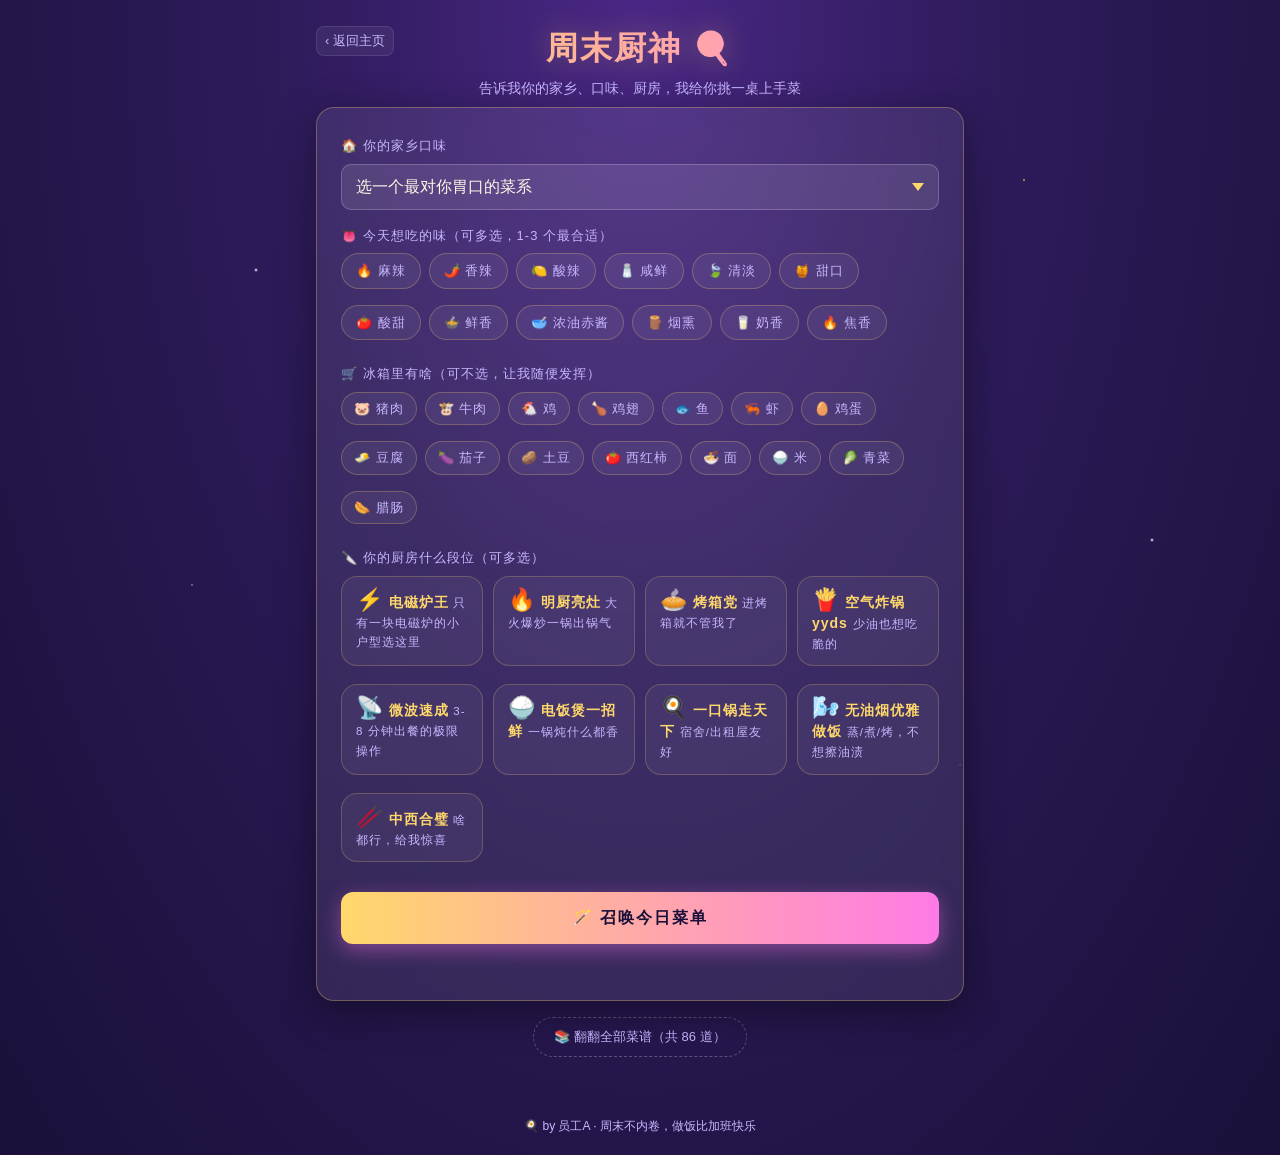
==== commit 14d7f20b: "feat(chef): 厨神底部加全部菜谱库，按菜系筛选 86 道一键查阅" ====
--- a/chef.html
+++ b/chef.html
@@ -65,6 +65,23 @@
         <button id="chefResetBtn" class="ghost-btn">重新填</button>
       </div>
     </section>
+
+    <!-- 菜谱总库入口 -->
+    <section class="library-entry">
+      <button id="openChefLibrary" class="link-btn">📚 翻翻全部菜谱（共 <span id="chefLibCount">0</span> 道）</button>
+    </section>
+
+    <!-- 菜谱总库弹层 -->
+    <div class="modal hidden" id="chefLibraryModal">
+      <div class="modal-content">
+        <div class="modal-header">
+          <h3>菜谱总库 🍽️</h3>
+          <button class="close-btn" id="closeChefLibrary">×</button>
+        </div>
+        <div class="filter-row" id="chefRegionFilters"></div>
+        <div class="library-grid" id="chefLibraryGrid"></div>
+      </div>
+    </div>
   </main>
 
   <footer class="footer">
--- a/style.css
+++ b/style.css
@@ -1537,10 +1537,14 @@
   pointer-events: none;
 }
 .home-entry-card.oracle {
-  background: linear-gradient(135deg, rgba(139, 92, 246, 0.45), rgba(255, 122, 230, 0.32));
+  background: linear-gradient(135deg, rgba(139, 92, 246, 0.65), rgba(255, 122, 230, 0.5));
+  border-color: rgba(255, 216, 107, 0.5);
+  box-shadow: 0 10px 32px rgba(139, 92, 246, 0.35);
 }
 .home-entry-card.kids {
-  background: linear-gradient(135deg, rgba(255, 122, 230, 0.32), rgba(255, 216, 107, 0.28));
+  background: linear-gradient(135deg, rgba(255, 122, 230, 0.55), rgba(255, 216, 107, 0.45));
+  border-color: rgba(255, 216, 107, 0.55);
+  box-shadow: 0 10px 32px rgba(255, 122, 230, 0.32);
 }
 .home-entry-card:active {
   transform: scale(0.985);
@@ -1610,7 +1614,12 @@
 
 /* ============ 周末厨神 · 主题 ============ */
 .home-entry-card.chef {
-  background: linear-gradient(135deg, rgba(255, 153, 51, 0.42), rgba(255, 216, 107, 0.32));
+  background: linear-gradient(135deg, rgba(255, 99, 71, 0.62), rgba(255, 184, 76, 0.55));
+  border-color: rgba(255, 200, 100, 0.6);
+  box-shadow: 0 10px 32px rgba(255, 120, 60, 0.35);
+}
+.home-entry-card.chef .home-entry-title {
+  color: #fff3d6;
 }
 
 /* 多选 chip 行 */
@@ -1917,7 +1926,12 @@
 
 /* ============ 看个电影 入口卡（首页） ============ */
 .home-entry-card.movie {
-  background: linear-gradient(135deg, rgba(85, 60, 200, 0.55), rgba(255, 216, 107, 0.28));
+  background: linear-gradient(135deg, rgba(30, 80, 200, 0.65), rgba(40, 200, 180, 0.5));
+  border-color: rgba(120, 220, 220, 0.55);
+  box-shadow: 0 10px 32px rgba(30, 80, 200, 0.35);
+}
+.home-entry-card.movie .home-entry-title {
+  color: #d6f4ff;
 }
 
 /* ============ 看个电影 · 表单 chip ============ */
@@ -2153,3 +2167,99 @@
   .movie-chip { padding: 8px 12px; font-size: 12.5px; }
 }
 
+
+/* ============ 溜娃方案库弹层卡片专属样式 ============ */
+.kids-lib-item {
+  display: flex;
+  flex-direction: column;
+  gap: 6px;
+}
+.kids-lib-head {
+  display: flex;
+  align-items: center;
+  gap: 8px;
+  margin-bottom: 4px;
+  flex-wrap: wrap;
+}
+.kids-lib-city {
+  font-size: 11px;
+  padding: 2px 7px;
+  background: rgba(255, 255, 255, 0.08);
+  border: 1px solid rgba(255, 255, 255, 0.12);
+  border-radius: 5px;
+  color: var(--text-dim);
+}
+.kids-lib-meta {
+  display: flex;
+  flex-wrap: wrap;
+  gap: 5px;
+  margin-top: 6px;
+}
+.kids-lib-meta .meta-pill {
+  font-size: 10.5px;
+  padding: 2px 7px;
+}
+.kids-lib-tags {
+  display: flex;
+  flex-wrap: wrap;
+  gap: 4px;
+  margin-top: 4px;
+}
+.kids-lib-tag {
+  font-size: 10.5px;
+  color: var(--accent-2);
+  padding: 1px 5px;
+  background: rgba(255, 122, 230, 0.1);
+  border-radius: 4px;
+}
+
+/* 弹层第二行筛选（场景类型）跟首行更紧凑些 */
+#spotsTypeFilters {
+  padding-top: 0;
+  padding-bottom: 8px;
+  border-top: 1px dashed rgba(255, 255, 255, 0.06);
+}
+
+/* ============ 周末厨神 · 菜谱总库（复用 .lib-item 基础上微调） ============ */
+.chef-lib-item {
+  display: block;
+  text-decoration: none;
+  color: inherit;
+  cursor: pointer;
+}
+.chef-lib-item:hover {
+  background: rgba(255, 216, 107, 0.1);
+  border-color: rgba(255, 216, 107, 0.55);
+  transform: translateY(-2px);
+}
+.chef-lib-head {
+  display: flex;
+  align-items: flex-start;
+  gap: 10px;
+  margin-bottom: 8px;
+}
+.chef-lib-emoji {
+  font-size: 28px;
+  line-height: 1;
+  flex-shrink: 0;
+  filter: drop-shadow(0 2px 6px rgba(255, 153, 51, 0.4));
+}
+.chef-lib-title-wrap { flex: 1; min-width: 0; }
+.chef-lib-tags {
+  display: flex;
+  flex-wrap: wrap;
+  gap: 4px;
+  margin-top: 2px;
+}
+.chef-lib-tags .lib-item-tag {
+  margin-bottom: 0;
+  background: rgba(255, 153, 51, 0.18);
+  color: #ffd86b;
+}
+.chef-lib-meta {
+  margin-top: 8px;
+  padding-top: 8px;
+  border-top: 1px dashed rgba(255, 216, 107, 0.18);
+  font-size: 11.5px;
+  color: var(--text-dim);
+}
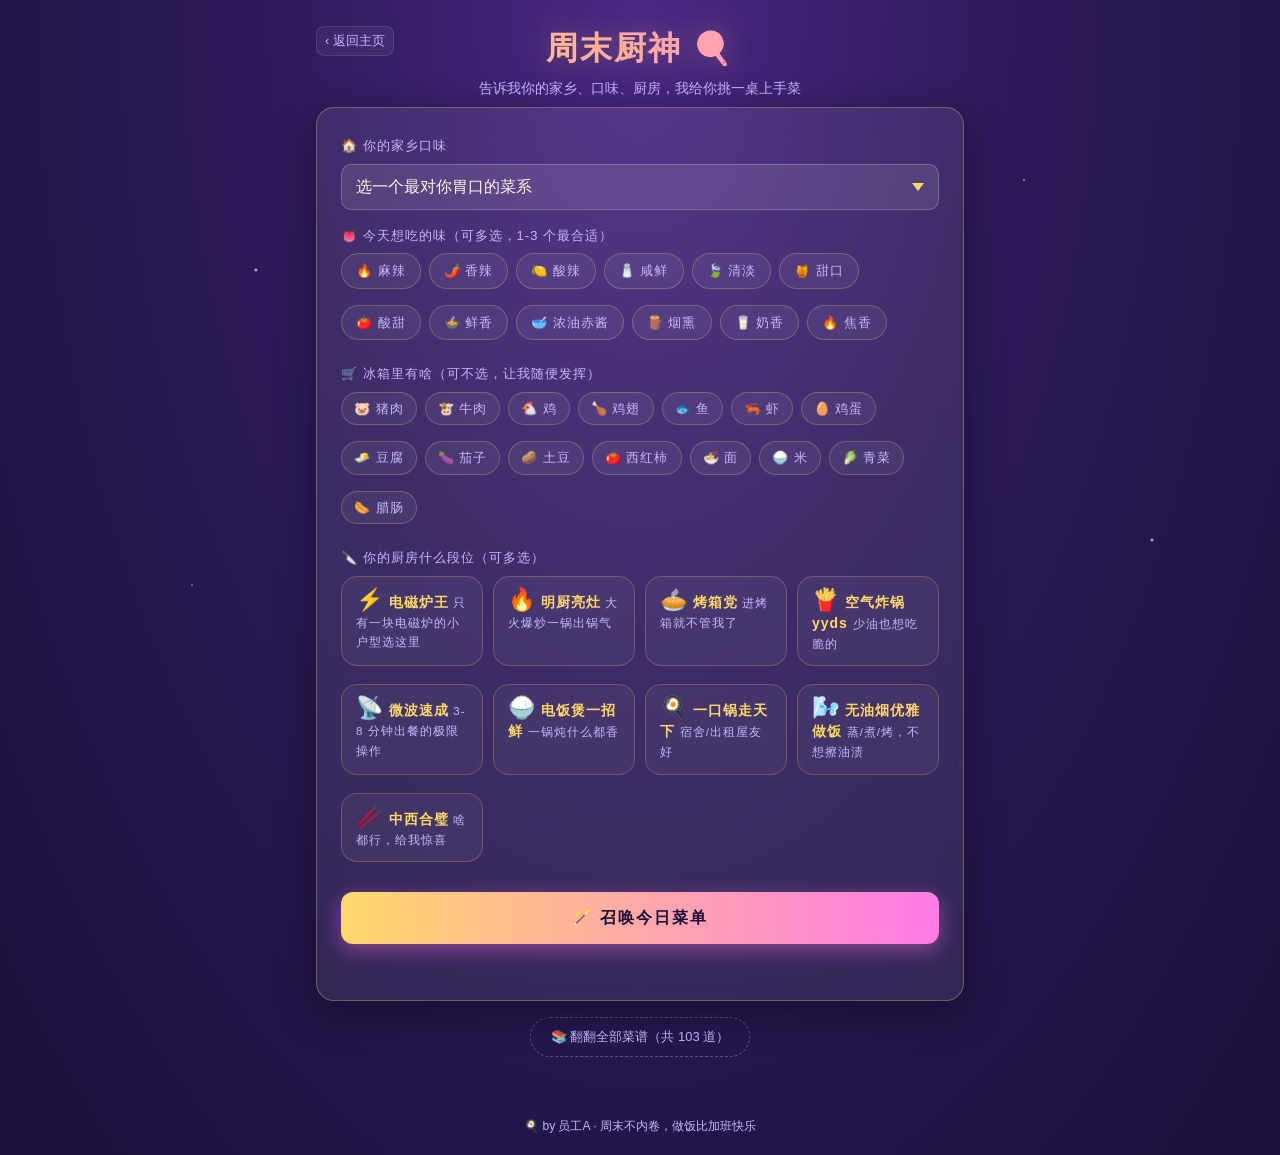
==== commit 0dad84df: "feat(chef): 菜谱扩到 103 道，新增 18 道补强冷门菜系" ====
--- a/chef.html
+++ b/chef.html
@@ -91,6 +91,7 @@
   <script src="./chef-recipes.js"></script>
   <script src="./chef-recipes-extra.js"></script>
   <script src="./chef-recipes-extra2.js"></script>
+  <script src="./chef-recipes-extra3.js"></script>
   <script src="./chef.js"></script>
 </body>
 </html>
--- a/style.css
+++ b/style.css
@@ -2263,3 +2263,182 @@
   font-size: 11.5px;
   color: var(--text-dim);
 }
+
+/* ============ 看个电影 · 片库弹层 ============ */
+.movie-lib-search {
+  padding: 10px 16px;
+  border-bottom: 1px solid rgba(255, 255, 255, 0.06);
+  position: sticky;
+  top: 0;
+  background: linear-gradient(180deg, rgba(30, 18, 70, 0.95), rgba(30, 18, 70, 0.85));
+  z-index: 1;
+}
+.movie-lib-search input {
+  width: 100%;
+  padding: 10px 14px;
+  background: rgba(255, 255, 255, 0.07);
+  border: 1px solid rgba(255, 255, 255, 0.14);
+  border-radius: 10px;
+  color: var(--text);
+  font-size: 14px;
+  font-family: inherit;
+  -webkit-appearance: none;
+  outline: none;
+  transition: border-color 0.18s;
+}
+.movie-lib-search input::placeholder { color: rgba(255, 255, 255, 0.35); }
+.movie-lib-search input:focus {
+  border-color: var(--accent);
+  background: rgba(255, 216, 107, 0.06);
+}
+
+/* 单部电影卡（库内） */
+.lib-movie-item {
+  display: flex;
+  flex-direction: column;
+  gap: 6px;
+}
+.lib-movie-head {
+  display: flex;
+  align-items: baseline;
+  gap: 6px;
+  flex-wrap: wrap;
+}
+.lib-movie-title {
+  font-size: 15px;
+  font-weight: 700;
+  color: var(--text);
+  line-height: 1.3;
+}
+.lib-movie-year {
+  font-size: 11.5px;
+  color: var(--text-dim);
+}
+.lib-movie-meta {
+  display: flex;
+  gap: 8px;
+  align-items: center;
+  flex-wrap: wrap;
+  font-size: 11.5px;
+}
+.lib-movie-rating {
+  display: inline-block;
+  padding: 1px 7px;
+  background: rgba(255, 122, 230, 0.18);
+  border: 1px solid rgba(255, 122, 230, 0.35);
+  color: var(--accent-2);
+  border-radius: 8px;
+  font-weight: 600;
+}
+.lib-movie-dur { color: var(--text-dim); }
+.lib-movie-genres {
+  display: flex;
+  flex-wrap: wrap;
+  gap: 4px;
+}
+.lib-movie-genre {
+  font-size: 11px;
+  padding: 1px 7px;
+  background: rgba(255, 255, 255, 0.08);
+  border: 1px solid rgba(255, 255, 255, 0.12);
+  border-radius: 6px;
+  color: var(--text);
+}
+.lib-movie-desc {
+  font-size: 12.5px;
+  color: var(--text-dim);
+  line-height: 1.55;
+  display: -webkit-box;
+  -webkit-line-clamp: 3;
+  -webkit-box-orient: vertical;
+  overflow: hidden;
+}
+.lib-movie-tags {
+  display: flex;
+  flex-wrap: wrap;
+  gap: 4px;
+}
+.lib-movie-tag {
+  font-size: 10.5px;
+  padding: 1px 6px;
+  border-radius: 5px;
+  color: var(--accent);
+  background: rgba(255, 216, 107, 0.1);
+}
+
+/* 空结果提示 */
+.movie-lib-empty {
+  text-align: center;
+  padding: 40px 16px;
+  color: var(--text-dim);
+  font-size: 13px;
+}
+
+/* 小屏：搜索框稍紧凑 */
+@media (max-width: 480px) {
+  .movie-lib-search { padding: 8px 12px; }
+  .movie-lib-search input { padding: 9px 12px; font-size: 13.5px; }
+  .lib-movie-title { font-size: 14.5px; }
+}
+
+/* ============ 看个电影 · 观影渠道按钮 ============ */
+.movie-watch-row {
+  display: flex;
+  flex-wrap: wrap;
+  align-items: center;
+  gap: 6px;
+  margin-top: 10px;
+  padding-top: 10px;
+  border-top: 1px dashed rgba(255, 255, 255, 0.1);
+}
+.movie-watch-row.main {
+  margin-top: 14px;
+  padding-top: 12px;
+  border-top: 1px dashed rgba(255, 216, 107, 0.25);
+}
+.movie-watch-label {
+  font-size: 12px;
+  color: var(--text-dim);
+  margin-right: 4px;
+  letter-spacing: 0.5px;
+}
+.movie-watch-btn {
+  display: inline-flex;
+  align-items: center;
+  gap: 4px;
+  padding: 5px 10px;
+  background: rgba(255, 255, 255, 0.06);
+  border: 1px solid rgba(255, 255, 255, 0.14);
+  border-radius: 999px;
+  color: var(--text);
+  font-size: 12px;
+  text-decoration: none;
+  transition: all 0.18s ease;
+  -webkit-tap-highlight-color: transparent;
+  cursor: pointer;
+  line-height: 1.3;
+}
+.movie-watch-btn:hover,
+.movie-watch-btn:focus-visible {
+  background: linear-gradient(135deg, rgba(255, 216, 107, 0.22), rgba(255, 122, 230, 0.18));
+  border-color: var(--accent);
+  color: var(--accent);
+  transform: translateY(-1px);
+  outline: none;
+}
+.movie-watch-btn .mw-emoji { font-size: 13px; line-height: 1; }
+.movie-watch-btn .mw-name  { font-size: 12px; }
+
+/* 主推卡里大一号、更显眼 */
+.movie-watch-row.main .movie-watch-btn {
+  padding: 7px 12px;
+  font-size: 13px;
+}
+.movie-watch-row.main .movie-watch-btn .mw-emoji { font-size: 14px; }
+
+/* 小屏 */
+@media (max-width: 480px) {
+  .movie-watch-btn { padding: 5px 9px; font-size: 11.5px; }
+  .movie-watch-row.main .movie-watch-btn { padding: 6px 11px; font-size: 12.5px; }
+  .movie-watch-label { font-size: 11.5px; }
+}
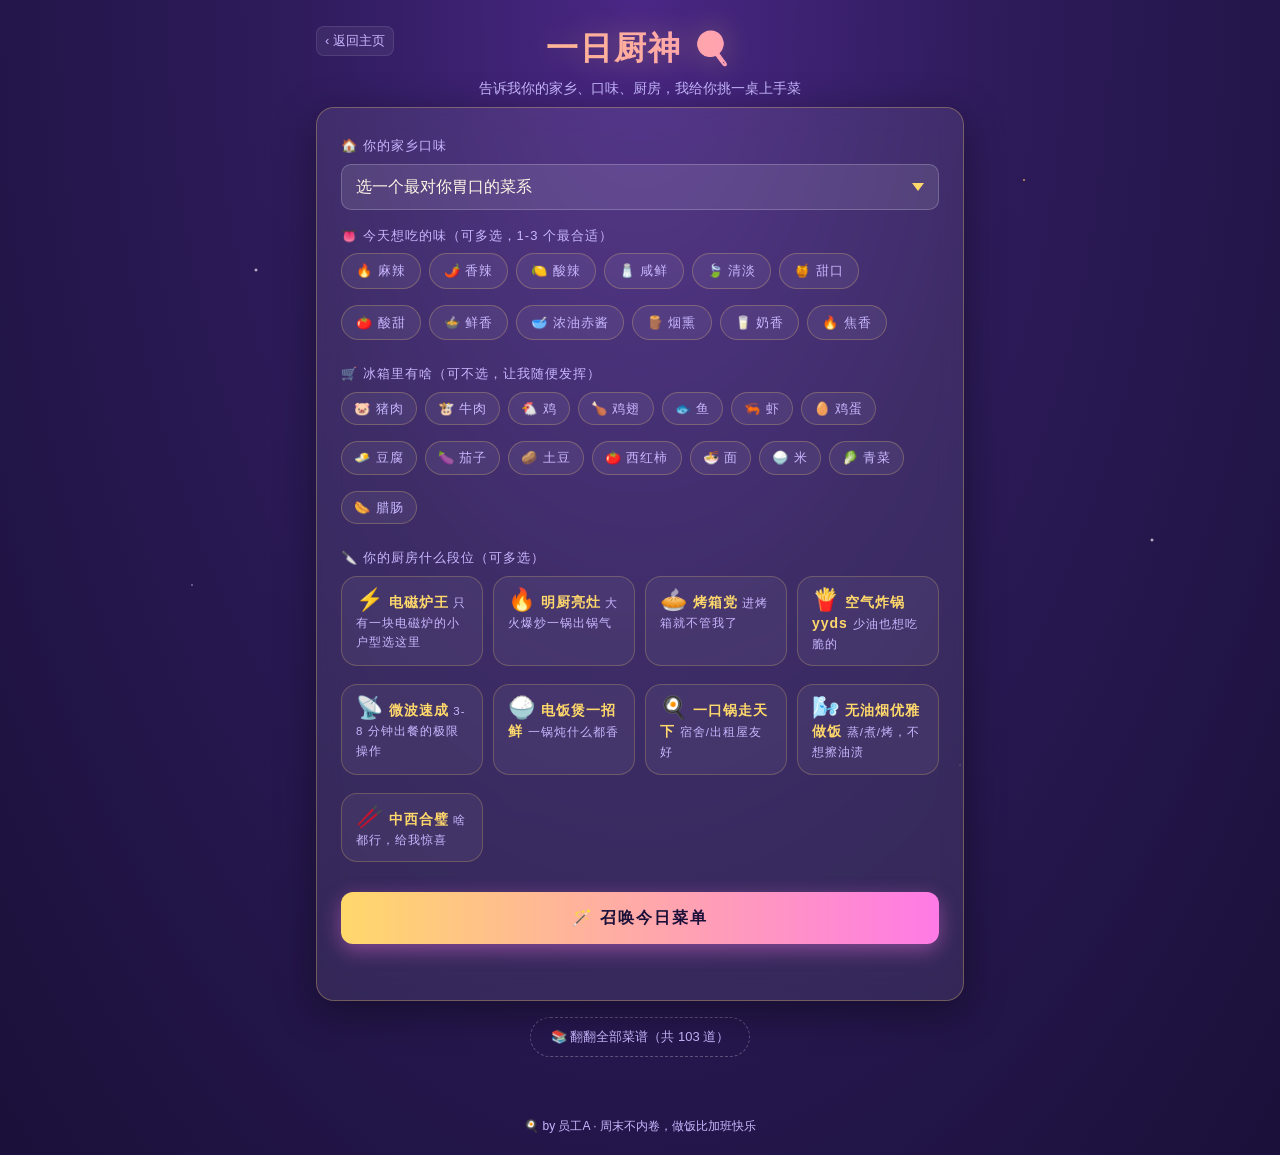
==== commit aa2b9d1c: "rename: 周末厨神 → 一日厨神（主页入口/子页标题/JS&CSS 注释全量替换）" ====
--- a/chef.html
+++ b/chef.html
@@ -6,7 +6,7 @@
 <meta name="apple-mobile-web-app-capable" content="yes" />
 <meta name="apple-mobile-web-app-status-bar-style" content="black-translucent" />
 <meta name="theme-color" content="#1a1039" />
-<title>周末厨神 🍳 · 周末好玩屋</title>
+<title>一日厨神 🍳 · 周末好玩屋</title>
 <link rel="stylesheet" href="./style.css" />
 </head>
 <body>
@@ -14,7 +14,7 @@
 
   <main class="app">
     <header class="hero">
-      <h1 class="title">周末厨神 🍳</h1>
+      <h1 class="title">一日厨神 🍳</h1>
       <p class="subtitle">告诉我你的家乡、口味、厨房，我给你挑一桌上手菜</p>
       <a href="./index.html" class="back-link" aria-label="返回主页">‹ 返回主页</a>
     </header>
--- a/style.css
+++ b/style.css
@@ -1612,7 +1612,7 @@
   .home-entry-arrow { font-size: 26px; }
 }
 
-/* ============ 周末厨神 · 主题 ============ */
+/* ============ 一日厨神 · 主题 ============ */
 .home-entry-card.chef {
   background: linear-gradient(135deg, rgba(255, 99, 71, 0.62), rgba(255, 184, 76, 0.55));
   border-color: rgba(255, 200, 100, 0.6);
@@ -2220,7 +2220,7 @@
   border-top: 1px dashed rgba(255, 255, 255, 0.06);
 }
 
-/* ============ 周末厨神 · 菜谱总库（复用 .lib-item 基础上微调） ============ */
+/* ============ 一日厨神 · 菜谱总库（复用 .lib-item 基础上微调） ============ */
 .chef-lib-item {
   display: block;
   text-decoration: none;
